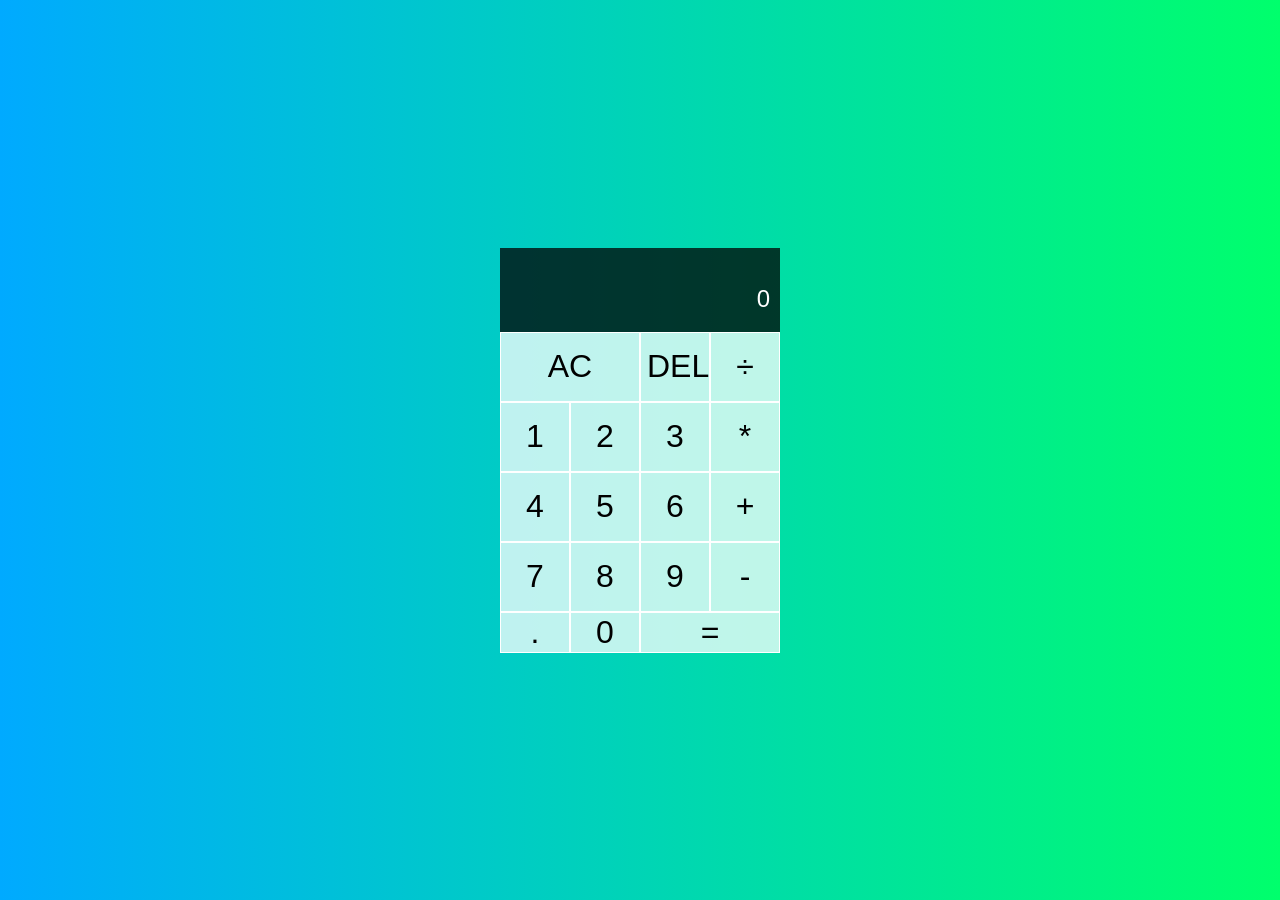
==== index.html @ ab55ef5c "Proyecto calculadora" ====
<!DOCTYPE html>
<html lang="en">
<head>
    <meta charset="UTF-8">
    <meta http-equiv="X-UA-Compatible" content="IE=edge">
    <meta name="viewport" content="width=device-width, initial-scale=1.0">
    <link href="Style.css" rel="stylesheet">
    <title>Calculadora</title>
    
</head>
<body>
    <header>


    </header>
<div class="calculator_div">
    <div class="output">
        <div data-po class="previous_operand"></div> 
        <div data-co class="current_operand">0</div>

    </div>
    <button data-clear class="span_two">AC</button>
    <button data-delete>DEL</button>
    <button data-operation>÷</button>
    <button data-number>1</button>
    <button data-number>2</button>
    <button data-number>3</button>
    <button data-operation>*</button>
    <button data-number>4</button>
    <button data-number>5</button>
    <button data-number>6</button>
    <button data-operation>+</button>
    <button data-number>7</button>
    <button data-number>8</button>
    <button data-number>9</button>
    <button data-operation>-</button>
    <button data-number>.</button>
    <button data-number>0</button>
    <button data-equals class="span_two">=</button>


   


</div>
    <footer>

        <script src="action.js" defer></script> 
    </footer>

</body>
</html>
---- Style.css ----
*, *::before,::after{
    box-sizing:border-box;
    font-family: Gothan Rounded, sans-serif;
    font-weight: normal;


}
body{
    padding: 0;
    margin:0;
    background: linear-gradient(to right,#00aaff,#00ff6c);


}
.calculator_div{
    display: grid;
    justify-content: center;
    align-content: center;
    min-height: 100vh;
    grid-template-columns: repeat(4,70px);
    grid-template-rows: minmax(84px,auto) repeat(4,70px);

}
.calculator_div>button{
    cursor: pointer;
    font-size: 2rem;
    border:1px solid white  ;
    outline: none;
    background-color: rgba(255,255,255,.75) ;


}
.calculator_div>button:hover{
    background-color: rgba(255,255,255,.9);

}
.span_two{
    grid-column: span 2;
}
.output{
    grid-column: 1/-1;
    background-color:rgba(0, 0, 0, 0.75);
    display: flex;
    align-items: flex-end;
    justify-content: space-around;
    flex-direction: column;
    padding: 10px;
    word-wrap: break-word;
    word-break: break-all;

}
.output .previous_operand{
    color: rgba(255,255,255,.75);
    font-size: 1.5rem;

}
.output .current_operand{
    color: rgb(255,255,255);
    font-size: 1.5rem;
    
}
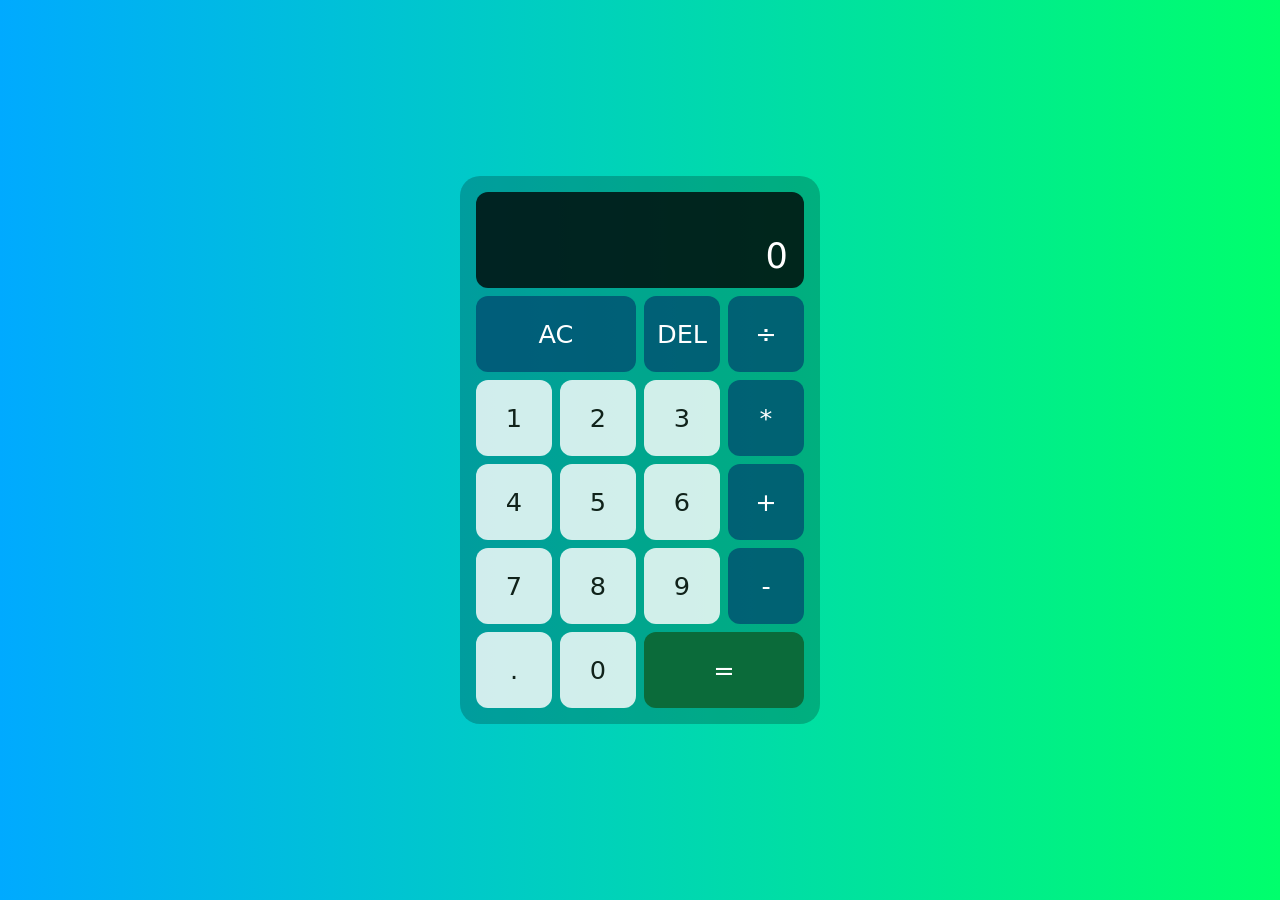
==== commit 9b4f05f0: "Completar la calculadora para que calcule, muestre la operación y acepte el teclado. Co-authored-by:" ====
--- a/index.html
+++ b/index.html
@@ -1,52 +1,39 @@
 <!DOCTYPE html>
-<html lang="en">
+<html lang="es">
 <head>
     <meta charset="UTF-8">
     <meta http-equiv="X-UA-Compatible" content="IE=edge">
     <meta name="viewport" content="width=device-width, initial-scale=1.0">
     <link href="Style.css" rel="stylesheet">
     <title>Calculadora</title>
-    
 </head>
 <body>
-    <header>
-
-
-    </header>
-<div class="calculator_div">
-    <div class="output">
-        <div data-po class="previous_operand"></div> 
-        <div data-co class="current_operand">0</div>
-
-    </div>
-    <button data-clear class="span_two">AC</button>
-    <button data-delete>DEL</button>
-    <button data-operation>÷</button>
-    <button data-number>1</button>
-    <button data-number>2</button>
-    <button data-number>3</button>
-    <button data-operation>*</button>
-    <button data-number>4</button>
-    <button data-number>5</button>
-    <button data-number>6</button>
-    <button data-operation>+</button>
-    <button data-number>7</button>
-    <button data-number>8</button>
-    <button data-number>9</button>
-    <button data-operation>-</button>
-    <button data-number>.</button>
-    <button data-number>0</button>
-    <button data-equals class="span_two">=</button>
-
-
-   
-
-
-</div>
-    <footer>
-
-        <script src="action.js" defer></script> 
-    </footer>
-
+    <main class="calculator_shell">
+        <div class="calculator_div">
+            <div class="output" aria-live="polite">
+                <div data-po class="previous_operand"></div>
+                <div data-co class="current_operand">0</div>
+            </div>
+            <button type="button" data-clear class="span_two">AC</button>
+            <button type="button" data-delete>DEL</button>
+            <button type="button" data-operation>÷</button>
+            <button type="button" data-number>1</button>
+            <button type="button" data-number>2</button>
+            <button type="button" data-number>3</button>
+            <button type="button" data-operation>*</button>
+            <button type="button" data-number>4</button>
+            <button type="button" data-number>5</button>
+            <button type="button" data-number>6</button>
+            <button type="button" data-operation>+</button>
+            <button type="button" data-number>7</button>
+            <button type="button" data-number>8</button>
+            <button type="button" data-number>9</button>
+            <button type="button" data-operation>-</button>
+            <button type="button" data-number>.</button>
+            <button type="button" data-number>0</button>
+            <button type="button" data-equals class="span_two">=</button>
+        </div>
+    </main>
+    <script src="action.js" defer></script>
 </body>
-</html>+</html>
--- a/Style.css
+++ b/Style.css
@@ -1,61 +1,101 @@
-*, *::before,::after{
-    box-sizing:border-box;
-    font-family: Gothan Rounded, sans-serif;
+*, *::before, *::after {
+    box-sizing: border-box;
+    font-family: "Segoe UI", system-ui, sans-serif;
     font-weight: normal;
+}
 
+body {
+    padding: 0;
+    margin: 0;
+    background: linear-gradient(to right, #00aaff, #00ff6c);
+}
 
+.calculator_shell {
+    min-height: 100vh;
+    display: grid;
+    place-items: center;
+    padding: 24px;
 }
-body{
-    padding: 0;
-    margin:0;
-    background: linear-gradient(to right,#00aaff,#00ff6c);
 
+.calculator_div {
+    display: grid;
+    grid-template-columns: repeat(4, 76px);
+    grid-template-rows: minmax(96px, auto) repeat(5, 76px);
+    gap: 8px;
+    padding: 16px;
+    background: rgba(0, 0, 0, 0.22);
+    border-radius: 20px;
+}
 
+.calculator_div > button {
+    cursor: pointer;
+    font-size: 1.6rem;
+    border: none;
+    border-radius: 12px;
+    outline: none;
+    background-color: rgba(255, 255, 255, 0.82);
+    color: #10221a;
 }
-.calculator_div{
-    display: grid;
-    justify-content: center;
-    align-content: center;
-    min-height: 100vh;
-    grid-template-columns: repeat(4,70px);
-    grid-template-rows: minmax(84px,auto) repeat(4,70px);
 
+.calculator_div > button:hover {
+    background-color: rgba(255, 255, 255, 0.96);
 }
-.calculator_div>button{
-    cursor: pointer;
-    font-size: 2rem;
-    border:1px solid white  ;
-    outline: none;
-    background-color: rgba(255,255,255,.75) ;
 
+.calculator_div > button:active {
+    transform: scale(0.97);
+}
 
+.calculator_div > button:focus-visible {
+    outline: 2px solid #ffffff;
+    outline-offset: 2px;
 }
-.calculator_div>button:hover{
-    background-color: rgba(255,255,255,.9);
 
+.calculator_div > button[data-operation],
+.calculator_div > button[data-delete],
+.calculator_div > button[data-clear] {
+    background-color: rgba(0, 70, 110, 0.72);
+    color: #ffffff;
 }
-.span_two{
+
+.calculator_div > button[data-operation]:hover,
+.calculator_div > button[data-delete]:hover,
+.calculator_div > button[data-clear]:hover {
+    background-color: rgba(0, 70, 110, 0.88);
+}
+
+.calculator_div > button[data-equals] {
+    background-color: #0b6b3a;
+    color: #ffffff;
+}
+
+.calculator_div > button[data-equals]:hover {
+    background-color: #0e8550;
+}
+
+.span_two {
     grid-column: span 2;
 }
-.output{
-    grid-column: 1/-1;
-    background-color:rgba(0, 0, 0, 0.75);
+
+.output {
+    grid-column: 1 / -1;
+    background-color: rgba(0, 0, 0, 0.78);
+    border-radius: 12px;
     display: flex;
     align-items: flex-end;
-    justify-content: space-around;
+    justify-content: flex-end;
     flex-direction: column;
-    padding: 10px;
+    padding: 12px 16px;
     word-wrap: break-word;
     word-break: break-all;
+}
 
+.output .previous_operand {
+    color: rgba(255, 255, 255, 0.7);
+    font-size: 1.15rem;
+    min-height: 1.4rem;
 }
-.output .previous_operand{
-    color: rgba(255,255,255,.75);
-    font-size: 1.5rem;
 
+.output .current_operand {
+    color: #ffffff;
+    font-size: 2.2rem;
 }
-.output .current_operand{
-    color: rgb(255,255,255);
-    font-size: 1.5rem;
-    
-}
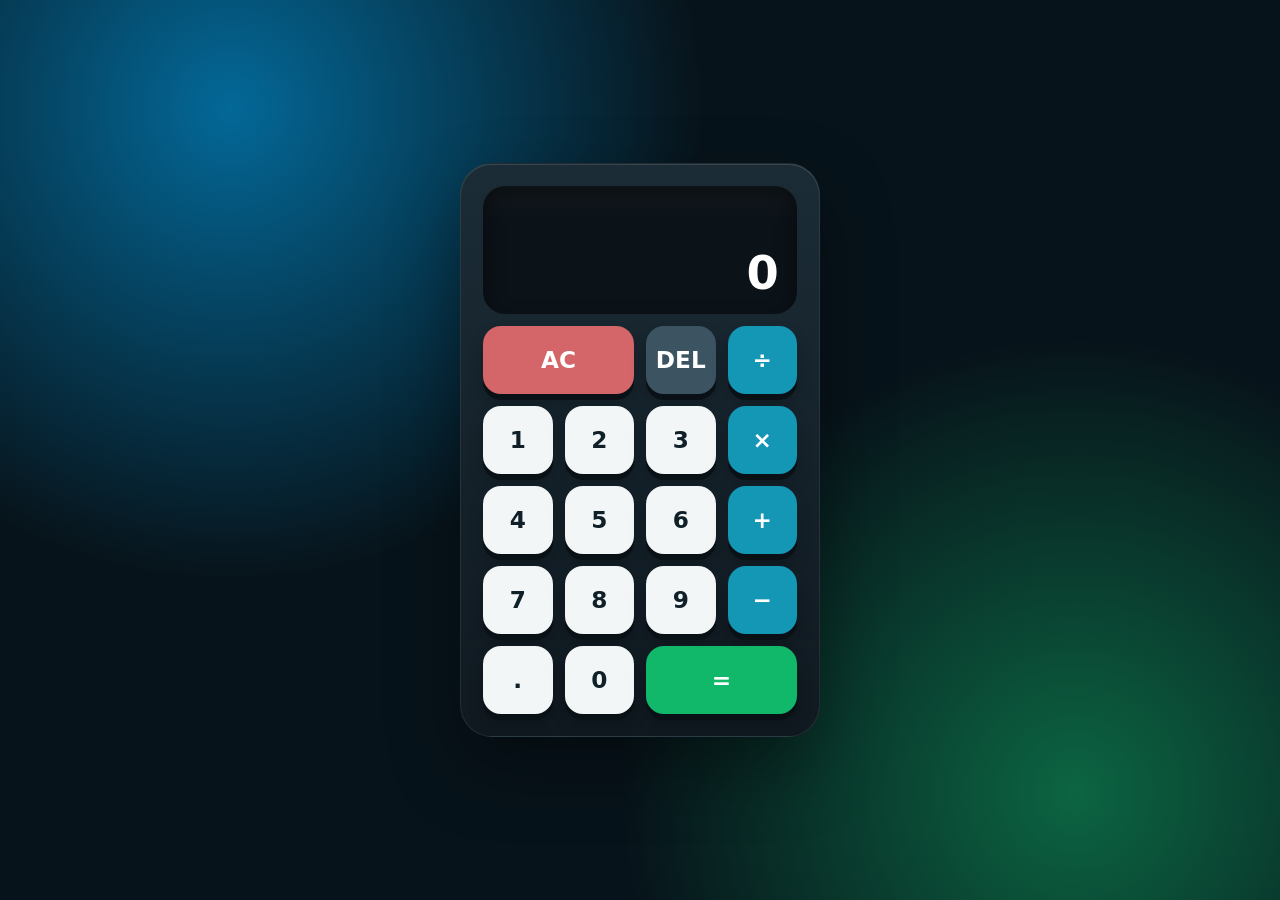
==== commit 8056e7ba: "COMMIT 1" ====
--- a/index.html
+++ b/index.html
@@ -16,19 +16,19 @@
             </div>
             <button type="button" data-clear class="span_two">AC</button>
             <button type="button" data-delete>DEL</button>
-            <button type="button" data-operation>÷</button>
+            <button type="button" data-operation="÷">÷</button>
             <button type="button" data-number>1</button>
             <button type="button" data-number>2</button>
             <button type="button" data-number>3</button>
-            <button type="button" data-operation>*</button>
+            <button type="button" data-operation="*">×</button>
             <button type="button" data-number>4</button>
             <button type="button" data-number>5</button>
             <button type="button" data-number>6</button>
-            <button type="button" data-operation>+</button>
+            <button type="button" data-operation="+">+</button>
             <button type="button" data-number>7</button>
             <button type="button" data-number>8</button>
             <button type="button" data-number>9</button>
-            <button type="button" data-operation>-</button>
+            <button type="button" data-operation="-">−</button>
             <button type="button" data-number>.</button>
             <button type="button" data-number>0</button>
             <button type="button" data-equals class="span_two">=</button>
--- a/Style.css
+++ b/Style.css
@@ -1,75 +1,100 @@
+:root {
+    --ink: #102028;
+    --device-top: #1b2c36;
+    --device-bottom: #101920;
+    --display: #0b1218;
+    --key: #f3f6f7;
+    --fn: #3c5362;
+    --clear: #d46568;
+    --operator: #1496b5;
+    --equals: #12b86a;
+    --shadow: #0a1116;
+}
+
 *, *::before, *::after {
     box-sizing: border-box;
-    font-family: "Segoe UI", system-ui, sans-serif;
-    font-weight: normal;
 }
 
 body {
-    padding: 0;
     margin: 0;
-    background: linear-gradient(to right, #00aaff, #00ff6c);
+    min-height: 100vh;
+    font-family: "Segoe UI Variable", "Segoe UI", system-ui, sans-serif;
+    color: var(--ink);
+    background:
+        radial-gradient(circle at 18% 12%, rgba(0, 174, 255, 0.55), transparent 36%),
+        radial-gradient(circle at 84% 88%, rgba(18, 214, 122, 0.42), transparent 34%),
+        #07131a;
 }
 
 .calculator_shell {
     min-height: 100vh;
     display: grid;
     place-items: center;
-    padding: 24px;
+    padding: 28px 16px;
 }
 
 .calculator_div {
+    width: min(100%, 360px);
     display: grid;
-    grid-template-columns: repeat(4, 76px);
-    grid-template-rows: minmax(96px, auto) repeat(5, 76px);
-    gap: 8px;
-    padding: 16px;
-    background: rgba(0, 0, 0, 0.22);
-    border-radius: 20px;
+    grid-template-columns: repeat(4, 1fr);
+    grid-template-rows: minmax(128px, auto) repeat(5, 68px);
+    gap: 12px;
+    padding: 22px;
+    background: linear-gradient(180deg, var(--device-top), var(--device-bottom));
+    border: 1px solid rgba(255, 255, 255, 0.08);
+    border-radius: 32px;
+    box-shadow:
+        0 30px 70px rgba(0, 0, 0, 0.38),
+        inset 0 1px 0 rgba(255, 255, 255, 0.12);
 }
 
 .calculator_div > button {
     cursor: pointer;
-    font-size: 1.6rem;
     border: none;
-    border-radius: 12px;
-    outline: none;
-    background-color: rgba(255, 255, 255, 0.82);
-    color: #10221a;
+    border-radius: 18px;
+    background: var(--key);
+    color: var(--ink);
+    font: 600 1.45rem/1 "Segoe UI Variable", "Segoe UI", system-ui, sans-serif;
+    box-shadow:
+        0 6px 0 var(--shadow),
+        0 10px 16px rgba(0, 0, 0, 0.22);
+    transition: transform 0.08s ease, box-shadow 0.08s ease, filter 0.15s ease;
 }
 
 .calculator_div > button:hover {
-    background-color: rgba(255, 255, 255, 0.96);
+    filter: brightness(1.06);
 }
 
 .calculator_div > button:active {
-    transform: scale(0.97);
+    transform: translateY(4px);
+    box-shadow:
+        0 2px 0 var(--shadow),
+        0 4px 8px rgba(0, 0, 0, 0.2);
 }
 
 .calculator_div > button:focus-visible {
     outline: 2px solid #ffffff;
-    outline-offset: 2px;
+    outline-offset: 3px;
 }
 
-.calculator_div > button[data-operation],
-.calculator_div > button[data-delete],
-.calculator_div > button[data-clear] {
-    background-color: rgba(0, 70, 110, 0.72);
+.calculator_div > button[data-delete] {
+    background: var(--fn);
     color: #ffffff;
 }
 
-.calculator_div > button[data-operation]:hover,
-.calculator_div > button[data-delete]:hover,
-.calculator_div > button[data-clear]:hover {
-    background-color: rgba(0, 70, 110, 0.88);
+.calculator_div > button[data-clear] {
+    background: var(--clear);
+    color: #ffffff;
+}
+
+.calculator_div > button[data-operation] {
+    background: var(--operator);
+    color: #ffffff;
 }
 
 .calculator_div > button[data-equals] {
-    background-color: #0b6b3a;
+    background: var(--equals);
     color: #ffffff;
-}
-
-.calculator_div > button[data-equals]:hover {
-    background-color: #0e8550;
 }
 
 .span_two {
@@ -78,24 +103,53 @@
 
 .output {
     grid-column: 1 / -1;
-    background-color: rgba(0, 0, 0, 0.78);
-    border-radius: 12px;
     display: flex;
+    flex-direction: column;
     align-items: flex-end;
     justify-content: flex-end;
-    flex-direction: column;
-    padding: 12px 16px;
+    gap: 4px;
+    padding: 18px 20px 16px;
+    background:
+        linear-gradient(180deg, rgba(255, 255, 255, 0.04), transparent 28%),
+        var(--display);
+    border-radius: 22px;
+    box-shadow: inset 0 10px 22px rgba(0, 0, 0, 0.45);
+    overflow: hidden;
+}
+
+.output .previous_operand,
+.output .current_operand {
+    max-width: 100%;
+    font-variant-numeric: tabular-nums;
     word-wrap: break-word;
     word-break: break-all;
 }
 
 .output .previous_operand {
-    color: rgba(255, 255, 255, 0.7);
-    font-size: 1.15rem;
-    min-height: 1.4rem;
+    min-height: 1.3rem;
+    color: rgba(255, 255, 255, 0.62);
+    font-size: 1.05rem;
+    letter-spacing: 0.04em;
 }
 
 .output .current_operand {
     color: #ffffff;
-    font-size: 2.2rem;
+    font-size: clamp(2.2rem, 8vw, 2.9rem);
+    font-weight: 560;
+    letter-spacing: -0.04em;
+    line-height: 1.05;
 }
+
+@media (max-width: 420px) {
+    .calculator_div {
+        grid-template-rows: minmax(112px, auto) repeat(5, 60px);
+        gap: 10px;
+        padding: 16px;
+        border-radius: 26px;
+    }
+
+    .calculator_div > button {
+        border-radius: 16px;
+        font-size: 1.3rem;
+    }
+}
